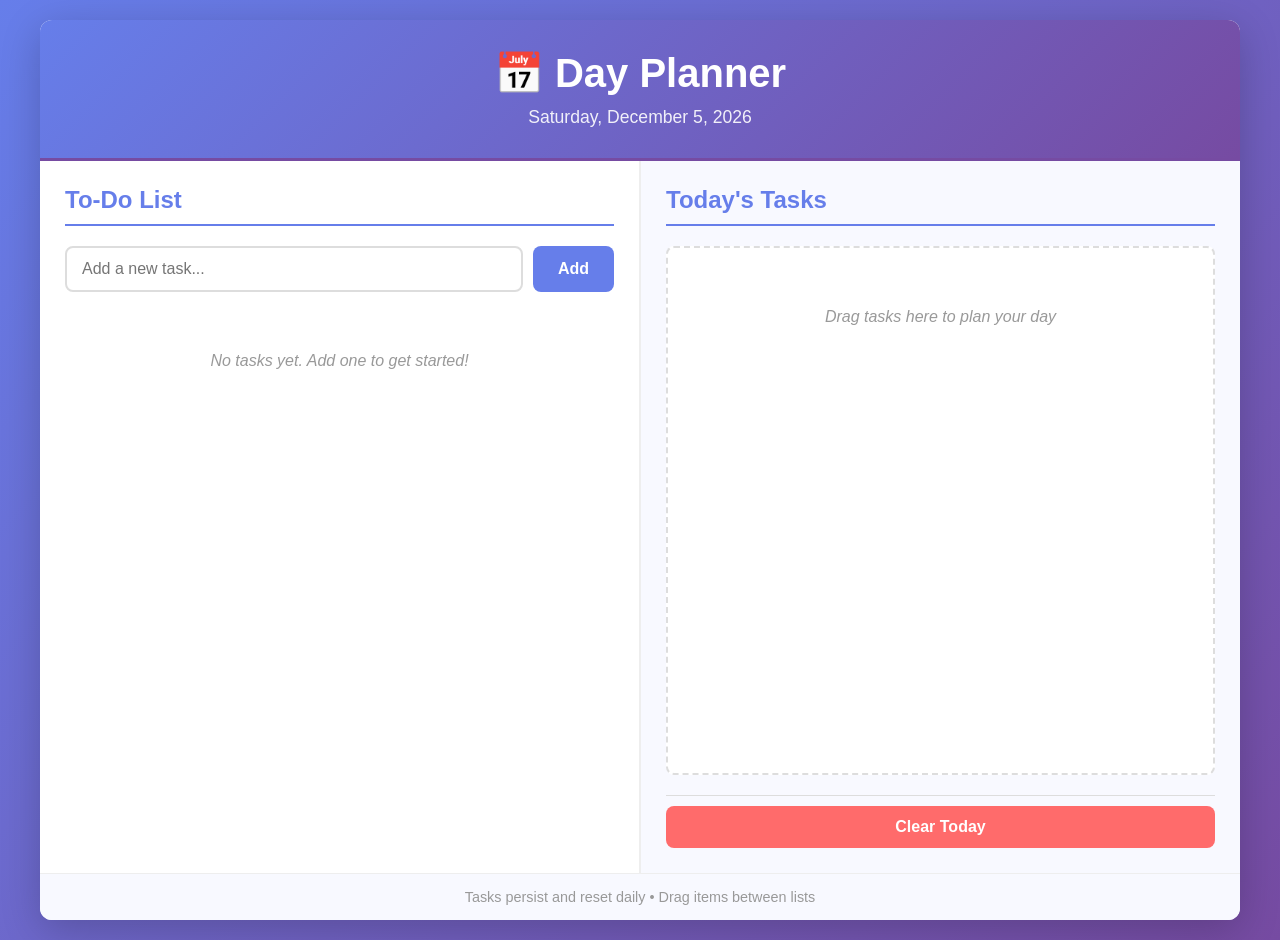
==== index.html @ 1501fe3d "Upload app built by copilot." ====
<!DOCTYPE html>
<html lang="en">
<head>
    <meta charset="UTF-8">
    <meta name="viewport" content="width=device-width, initial-scale=1.0">
    <title>Day Planner</title>
    <link rel="stylesheet" href="style.css">
    <link rel="manifest" href="manifest.json">
    <meta name="theme-color" content="#667eea">
    <meta name="description" content="A simple day planner app to manage your to-do list and daily tasks">
</head>
<body>
    <div class="container">
        <header>
            <h1>📅 Day Planner</h1>
            <p id="currentDate"></p>
        </header>

        <main>
            <div class="content-wrapper">
                <!-- Left Panel: To-Do Checklist -->
                <section class="panel left-panel">
                    <h2>To-Do List</h2>
                    <div class="input-group">
                        <input 
                            type="text" 
                            id="taskInput" 
                            placeholder="Add a new task..."
                            autocomplete="off"
                        >
                        <button id="addTaskBtn">Add</button>
                    </div>
                    <ul id="taskList" class="task-list"></ul>
                </section>

                <!-- Right Panel: Today's Tasks -->
                <section class="panel right-panel">
                    <h2>Today's Tasks</h2>
                    <ul id="todayTasks" class="today-tasks-container" data-type="today"></ul>
                    <div class="actions">
                        <button id="clearTodayBtn" class="btn-danger">Clear Today</button>
                    </div>
                </section>
            </div>
        </main>

        <footer>
            <p>Tasks persist and reset daily • Drag items between lists</p>
        </footer>
    </div>

    <script src="script.js"></script>
    <script>
        // Register Service Worker for offline support
        if ('serviceWorker' in navigator) {
            navigator.serviceWorker.register('service-worker.js').then((registration) => {
                console.log('Service Worker registered successfully:', registration);
            }).catch((error) => {
                console.log('Service Worker registration failed:', error);
            });
        }
    </script>
</body>
</html>
---- style.css ----
* {
    margin: 0;
    padding: 0;
    box-sizing: border-box;
}

body {
    font-family: 'Segoe UI', Tahoma, Geneva, Verdana, sans-serif;
    background: linear-gradient(135deg, #667eea 0%, #764ba2 100%);
    min-height: 100vh;
    padding: 20px;
    color: #333;
}

.container {
    max-width: 1200px;
    margin: 0 auto;
    background: white;
    border-radius: 12px;
    box-shadow: 0 10px 40px rgba(0, 0, 0, 0.2);
    overflow: hidden;
    display: flex;
    flex-direction: column;
    height: 100vh;
}

header {
    background: linear-gradient(135deg, #667eea 0%, #764ba2 100%);
    color: white;
    padding: 30px 20px;
    text-align: center;
    border-bottom: 3px solid #764ba2;
}

header h1 {
    font-size: 2.5em;
    margin-bottom: 10px;
}

header p {
    font-size: 1.1em;
    opacity: 0.9;
}

main {
    flex: 1;
    overflow: hidden;
    display: flex;
}

.content-wrapper {
    display: flex;
    width: 100%;
    height: 100%;
    gap: 0;
}

.panel {
    flex: 1;
    padding: 25px;
    overflow-y: auto;
    border-right: 2px solid #eee;
    display: flex;
    flex-direction: column;
}

.left-panel {
    border-right: 2px solid #eee;
}

.right-panel {
    border-right: none;
    background: #f8f9ff;
}

.panel h2 {
    color: #667eea;
    margin-bottom: 20px;
    font-size: 1.5em;
    border-bottom: 2px solid #667eea;
    padding-bottom: 10px;
}

.input-group {
    display: flex;
    gap: 10px;
    margin-bottom: 20px;
}

#taskInput {
    flex: 1;
    padding: 12px 15px;
    border: 2px solid #ddd;
    border-radius: 8px;
    font-size: 1em;
    transition: border-color 0.3s;
}

#taskInput:focus {
    outline: none;
    border-color: #667eea;
}

#addTaskBtn {
    padding: 12px 25px;
    background: #667eea;
    color: white;
    border: none;
    border-radius: 8px;
    cursor: pointer;
    font-size: 1em;
    font-weight: 600;
    transition: background 0.3s;
}

#addTaskBtn:hover {
    background: #764ba2;
}

.task-list {
    list-style: none;
    flex: 1;
}

.task-item {
    background: white;
    padding: 15px;
    margin-bottom: 10px;
    border-radius: 8px;
    border-left: 4px solid #667eea;
    display: flex;
    align-items: center;
    gap: 12px;
    cursor: grab;
    transition: all 0.3s;
    user-select: none;
    box-shadow: 0 2px 6px rgba(0, 0, 0, 0.08);
}

.task-item:active {
    cursor: grabbing;
}

.task-item:hover {
    box-shadow: 0 4px 12px rgba(102, 126, 234, 0.2);
    transform: translateY(-2px);
}

.task-item.dragging {
    opacity: 0.5;
    background: #f0f0f0;
}

.task-item.completed {
    opacity: 0.6;
    background: #f0f0f0;
}

.task-item.completed .task-text {
    text-decoration: line-through;
    color: #999;
}

.task-item input[type="checkbox"] {
    width: 20px;
    height: 20px;
    cursor: pointer;
    accent-color: #667eea;
}

.task-text {
    flex: 1;
    font-size: 1em;
    color: #333;
    word-break: break-word;
}

.task-delete {
    background: #ff6b6b;
    color: white;
    border: none;
    padding: 6px 12px;
    border-radius: 5px;
    cursor: pointer;
    font-size: 0.85em;
    transition: background 0.3s;
}

.task-delete:hover {
    background: #ee5a52;
}

.today-tasks-container {
    list-style: none;
    flex: 1;
    background: white;
    border: 2px dashed #ddd;
    border-radius: 8px;
    padding: 20px;
    margin-bottom: 20px;
    min-height: 300px;
    transition: all 0.3s;
    display: flex;
    flex-direction: column;
    gap: 10px;
    overflow-y: auto;
}

.today-tasks-container.drag-over {
    background: #e8e9ff;
    border-color: #667eea;
    box-shadow: inset 0 0 10px rgba(102, 126, 234, 0.1);
}

.empty-state {
    color: #999;
    text-align: center;
    padding: 40px 20px;
    font-style: italic;
}

.today-task-item {
    background: #fff3cd;
    padding: 12px;
    border-radius: 8px;
    border-left: 4px solid #ffc107;
    display: flex;
    align-items: center;
    gap: 12px;
    box-shadow: 0 2px 6px rgba(0, 0, 0, 0.08);
    animation: slideIn 0.3s ease;
    cursor: grab;
    user-select: none;
    transition: all 0.3s;
    list-style: none;
}

.today-task-item:active {
    cursor: grabbing;
}

.today-task-item:hover {
    box-shadow: 0 4px 12px rgba(255, 193, 7, 0.2);
    transform: translateY(-2px);
}

.today-task-item.dragging {
    opacity: 0.5;
    background: #f0f0f0;
}

.today-task-item.completed {
    opacity: 0.6;
    background: #f0f0f0;
}

.today-task-item.completed .task-text {
    text-decoration: line-through;
    color: #999;
}

@keyframes slideIn {
    from {
        opacity: 0;
        transform: translateY(-10px);
    }
    to {
        opacity: 1;
        transform: translateY(0);
    }
}

.today-task-item input[type="checkbox"] {
    width: 18px;
    height: 18px;
    cursor: pointer;
    accent-color: #667eea;
}

.today-task-item .task-text {
    flex: 1;
    font-size: 0.95em;
}

.today-task-item .task-delete {
    padding: 4px 10px;
    font-size: 0.8em;
}

.actions {
    padding-top: 10px;
    border-top: 1px solid #ddd;
}

.btn-danger {
    width: 100%;
    padding: 12px;
    background: #ff6b6b;
    color: white;
    border: none;
    border-radius: 8px;
    cursor: pointer;
    font-size: 1em;
    font-weight: 600;
    transition: background 0.3s;
}

.btn-danger:hover {
    background: #ee5a52;
}

footer {
    background: #f8f9ff;
    padding: 15px 20px;
    text-align: center;
    color: #999;
    font-size: 0.9em;
    border-top: 1px solid #eee;
}

/* Scrollbar styling */
::-webkit-scrollbar {
    width: 8px;
}

::-webkit-scrollbar-track {
    background: #f1f1f1;
}

::-webkit-scrollbar-thumb {
    background: #888;
    border-radius: 4px;
}

::-webkit-scrollbar-thumb:hover {
    background: #555;
}

/* Responsive Design */
@media (max-width: 768px) {
    .content-wrapper {
        flex-direction: column;
    }

    .panel {
        border-right: none;
        border-bottom: 2px solid #eee;
    }

    .right-panel {
        border-bottom: none;
    }

    header h1 {
        font-size: 1.8em;
    }

    .container {
        height: auto;
    }

    main {
        min-height: 600px;
    }
}
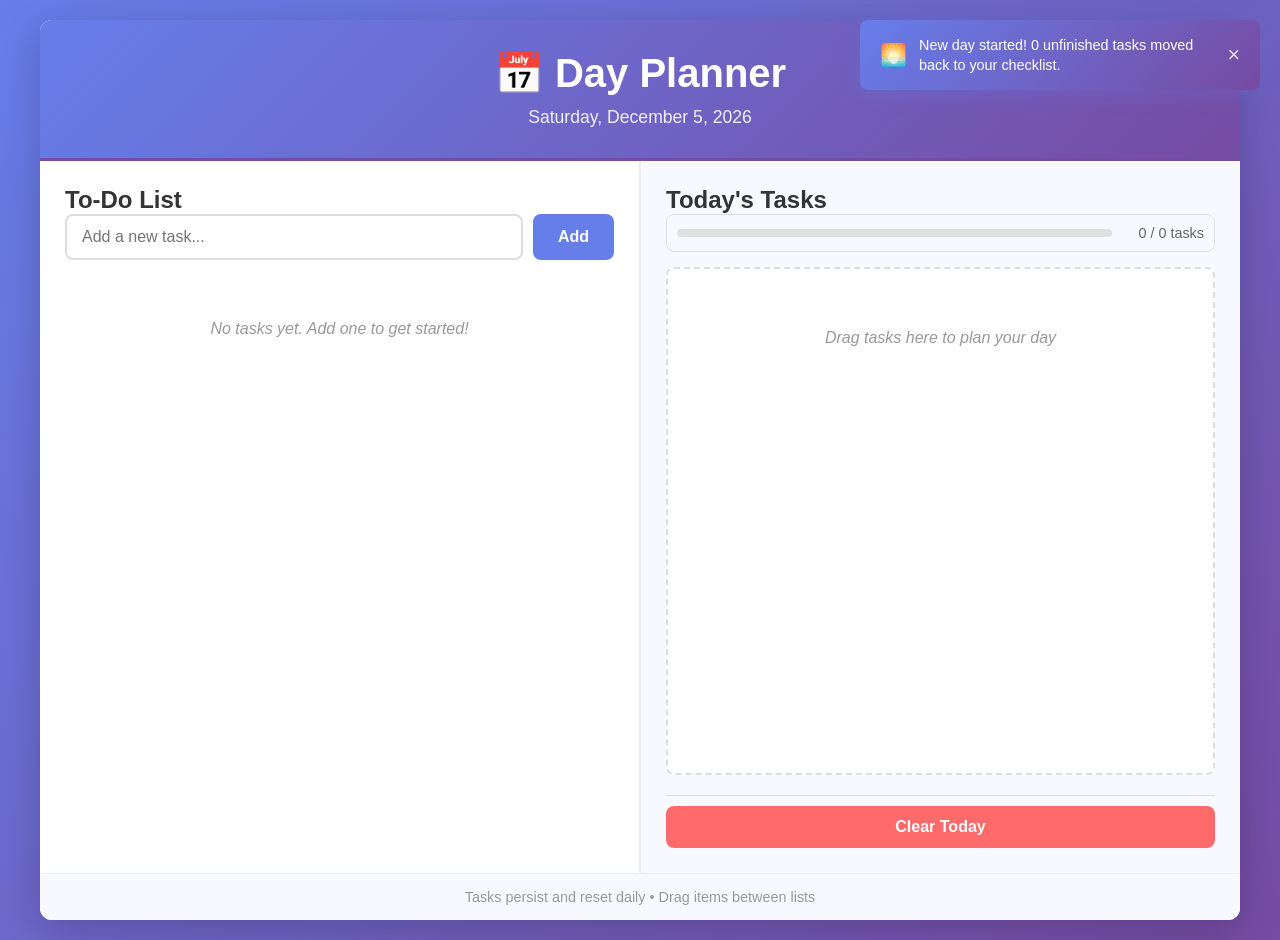
==== commit 6c1920a7: "Fix deleting issues and add progress bar." ====
--- a/index.html
+++ b/index.html
@@ -36,6 +36,12 @@
                 <!-- Right Panel: Today's Tasks -->
                 <section class="panel right-panel">
                     <h2>Today's Tasks</h2>
+                    <div class="progress-container">
+                        <div class="progress-bar">
+                            <div class="progress-fill" id="progressFill"></div>
+                        </div>
+                        <span class="progress-text" id="progressText">0 / 0 tasks</span>
+                    </div>
                     <ul id="todayTasks" class="today-tasks-container" data-type="today"></ul>
                     <div class="actions">
                         <button id="clearTodayBtn" class="btn-danger">Clear Today</button>
--- a/style.css
+++ b/style.css
@@ -73,12 +73,57 @@
     background: #f8f9ff;
 }
 
-.panel h2 {
-    color: #667eea;
-    margin-bottom: 20px;
-    font-size: 1.5em;
-    border-bottom: 2px solid #667eea;
-    padding-bottom: 10px;
+.progress-container {
+    display: flex;
+    align-items: center;
+    gap: 12px;
+    margin-bottom: 15px;
+    padding: 10px;
+    background: #f8f9ff;
+    border-radius: 8px;
+    border: 1px solid #e0e0e0;
+}
+
+.progress-bar {
+    flex: 1;
+    height: 8px;
+    background: #e0e0e0;
+    border-radius: 4px;
+    overflow: hidden;
+    position: relative;
+}
+
+.progress-fill {
+    height: 100%;
+    background: linear-gradient(90deg, #667eea 0%, #764ba2 100%);
+    border-radius: 4px;
+    width: 0%;
+    transition: width 0.3s ease;
+    position: relative;
+}
+
+.progress-fill::after {
+    content: '';
+    position: absolute;
+    top: 0;
+    left: 0;
+    right: 0;
+    bottom: 0;
+    background: linear-gradient(90deg, rgba(255,255,255,0.2) 0%, transparent 50%, rgba(255,255,255,0.2) 100%);
+    animation: progress-shine 2s infinite;
+}
+
+@keyframes progress-shine {
+    0% { transform: translateX(-100%); }
+    100% { transform: translateX(100%); }
+}
+
+.progress-text {
+    font-size: 0.9em;
+    color: #666;
+    font-weight: 500;
+    min-width: 80px;
+    text-align: right;
 }
 
 .input-group {
@@ -259,15 +304,15 @@
     color: #999;
 }
 
-@keyframes slideIn {
-    from {
-        opacity: 0;
-        transform: translateY(-10px);
-    }
-    to {
-        opacity: 1;
-        transform: translateY(0);
-    }
+.today-task-item .task-delete {
+    background: #4a90e2;
+    padding: 4px 8px;
+    font-size: 1em;
+    min-width: 30px;
+}
+
+.today-task-item .task-delete:hover {
+    background: #357abd;
 }
 
 .today-task-item input[type="checkbox"] {
@@ -318,48 +363,99 @@
     border-top: 1px solid #eee;
 }
 
-/* Scrollbar styling */
-::-webkit-scrollbar {
-    width: 8px;
-}
-
-::-webkit-scrollbar-track {
-    background: #f1f1f1;
-}
-
-::-webkit-scrollbar-thumb {
-    background: #888;
-    border-radius: 4px;
-}
-
-::-webkit-scrollbar-thumb:hover {
-    background: #555;
+/* Reset Notification */
+.reset-notification {
+    position: fixed;
+    top: 20px;
+    right: 20px;
+    z-index: 1000;
+    animation: slideInFromRight 0.5s ease-out;
+}
+
+@keyframes slideInFromRight {
+    from {
+        transform: translateX(100%);
+        opacity: 0;
+    }
+    to {
+        transform: translateX(0);
+        opacity: 1;
+    }
+}
+
+.notification-content {
+    background: linear-gradient(135deg, #667eea 0%, #764ba2 100%);
+    color: white;
+    padding: 15px 20px;
+    border-radius: 8px;
+    box-shadow: 0 4px 20px rgba(102, 126, 234, 0.3);
+    display: flex;
+    align-items: center;
+    gap: 12px;
+    max-width: 400px;
+    font-size: 0.9em;
+}
+
+.notification-icon {
+    font-size: 1.5em;
+}
+
+.notification-text {
+    flex: 1;
+    line-height: 1.4;
+}
+
+.notification-close {
+    background: none;
+    border: none;
+    color: white;
+    font-size: 1.5em;
+    cursor: pointer;
+    padding: 0;
+    opacity: 0.8;
+    transition: opacity 0.3s;
+}
+
+.notification-close:hover {
+    opacity: 1;
+}
+
+/* Mobile notification */
+@media (max-width: 768px) {
+    .reset-notification {
+        top: 10px;
+        right: 10px;
+        left: 10px;
+    }
+
+    .notification-content {
+        padding: 12px 15px;
+        font-size: 0.85em;
+    }
 }
 
 /* Responsive Design */
 @media (max-width: 768px) {
-    .content-wrapper {
-        flex-direction: column;
-    }
-
-    .panel {
-        border-right: none;
-        border-bottom: 2px solid #eee;
-    }
-
-    .right-panel {
-        border-bottom: none;
+    .container {
+        height: auto;
+    }
+
+    main {
+        min-height: 600px;
     }
 
     header h1 {
         font-size: 1.8em;
     }
 
-    .container {
-        height: auto;
-    }
-
-    main {
-        min-height: 600px;
-    }
-}
+    .progress-container {
+        flex-direction: column;
+        align-items: stretch;
+        gap: 8px;
+    }
+
+    .progress-text {
+        text-align: center;
+        font-size: 0.85em;
+    }
+}
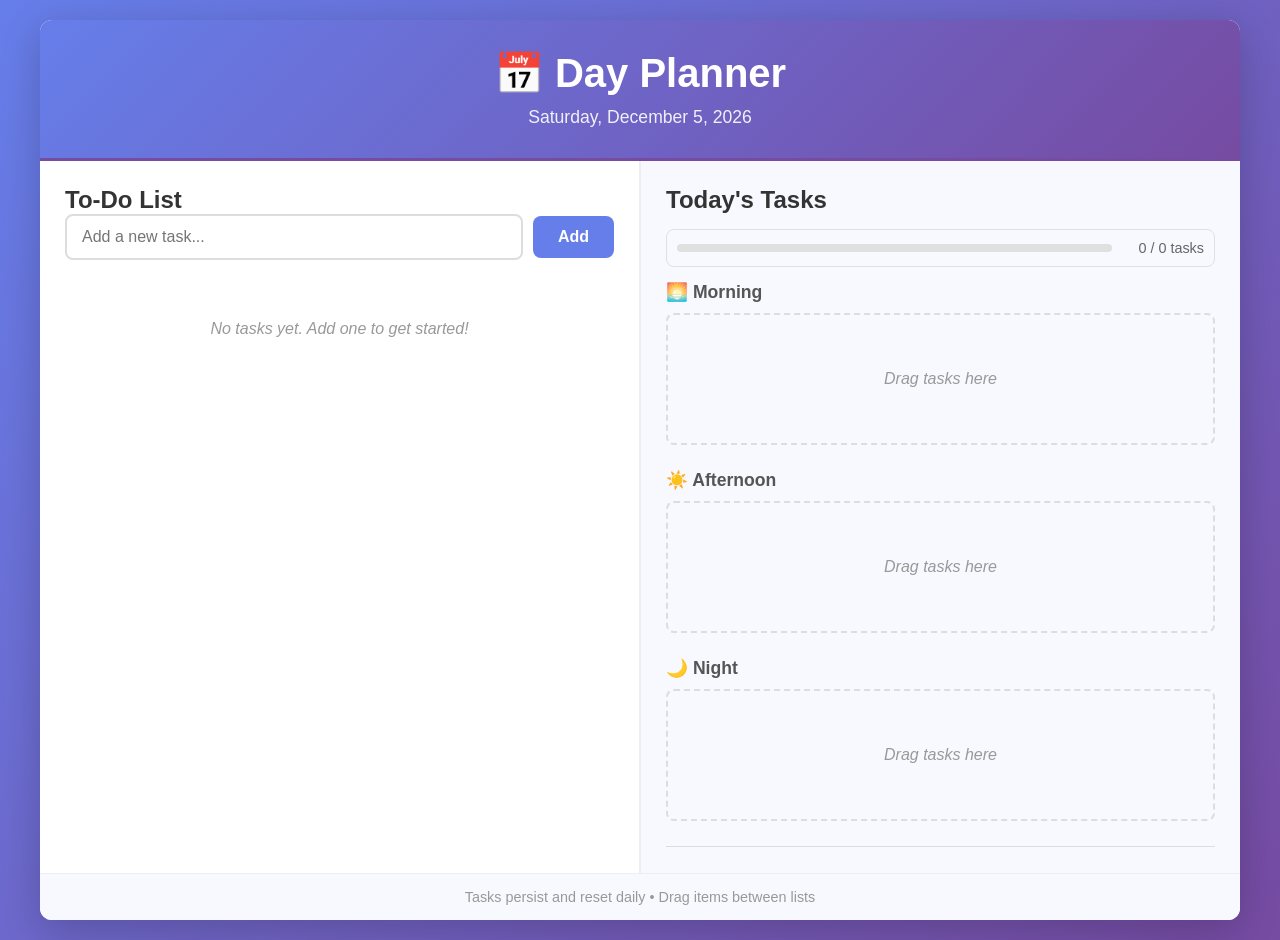
==== commit 7a1427e9: "Add morning, afternoon, night feature" ====
--- a/index.html
+++ b/index.html
@@ -28,6 +28,11 @@
                             placeholder="Add a new task..."
                             autocomplete="off"
                         >
+                        <!-- <input
+                            type="date"
+                            id="deadlineInput"
+                            title="Set deadline (optional)"
+                        > -->
                         <button id="addTaskBtn">Add</button>
                     </div>
                     <ul id="taskList" class="task-list"></ul>
@@ -42,9 +47,29 @@
                         </div>
                         <span class="progress-text" id="progressText">0 / 0 tasks</span>
                     </div>
-                    <ul id="todayTasks" class="today-tasks-container" data-type="today"></ul>
-                    <div class="actions">
-                        <button id="clearTodayBtn" class="btn-danger">Clear Today</button>
+                    
+                    <div class="panel-content">
+                        <!-- Morning Tasks -->
+                        <div class="time-section">
+                            <h3>🌅 Morning</h3>
+                            <ul id="morningTasks" class="today-tasks-container time-tasks-container" data-type="morning"></ul>
+                        </div>
+                        
+                        <!-- Afternoon Tasks -->
+                        <div class="time-section">
+                            <h3>☀️ Afternoon</h3>
+                            <ul id="afternoonTasks" class="today-tasks-container time-tasks-container" data-type="afternoon"></ul>
+                        </div>
+                        
+                        <!-- Night Tasks -->
+                        <div class="time-section">
+                            <h3>🌙 Night</h3>
+                            <ul id="nightTasks" class="today-tasks-container time-tasks-container" data-type="night"></ul>
+                        </div>
+                        
+                        <div class="actions">
+                            <button id="clearTodayBtn" class="btn-danger">Clear Today</button>
+                        </div>
                     </div>
                 </section>
             </div>
--- a/style.css
+++ b/style.css
@@ -53,15 +53,20 @@
     width: 100%;
     height: 100%;
     gap: 0;
+    flex-wrap: wrap;
 }
 
 .panel {
     flex: 1;
     padding: 25px;
+    border-right: 2px solid #eee;
+    display: flex;
+    flex-direction: column;
+}
+
+.left-panel {
+    border-right: 2px solid #eee;
     overflow-y: auto;
-    border-right: 2px solid #eee;
-    display: flex;
-    flex-direction: column;
 }
 
 .left-panel {
@@ -71,6 +76,58 @@
 .right-panel {
     border-right: none;
     background: #f8f9ff;
+    display: flex;
+    flex-direction: column;
+    height: 100%;
+}
+
+.right-panel h2 {
+    flex-shrink: 0;
+    margin-bottom: 15px;
+}
+
+.right-panel .progress-container {
+    flex-shrink: 0;
+    margin-bottom: 15px;
+}
+
+.right-panel .panel-content {
+    flex: 1;
+    overflow-y: auto;
+    min-height: 0;
+    height: 500px; /* Fixed height to ensure scrolling */
+}
+
+/* Responsive layout - stack panels vertically on smaller screens */
+@media (max-width: 768px) {
+    .content-wrapper {
+        flex-direction: column;
+    }
+    
+    .panel {
+        flex: 1;
+        min-height: 50vh;
+        border-right: none;
+        border-bottom: 2px solid #eee;
+    }
+    
+    .right-panel {
+        border-bottom: none;
+    }
+    
+    /* Ensure progress bar is always visible on mobile */
+    .progress-container {
+        margin-bottom: 20px;
+        margin-top: 10px;
+        display: flex !important;
+        visibility: visible !important;
+    }
+    
+    .progress-bar {
+        display: block !important;
+        visibility: visible !important;
+        min-width: 100px; /* Ensure minimum width */
+    }
 }
 
 .progress-container {
@@ -95,27 +152,31 @@
 
 .progress-fill {
     height: 100%;
-    background: linear-gradient(90deg, #667eea 0%, #764ba2 100%);
+    background: linear-gradient(90deg, #4CAF50 0%, #45a049 100%);
     border-radius: 4px;
     width: 0%;
     transition: width 0.3s ease;
     position: relative;
-}
-
-.progress-fill::after {
-    content: '';
-    position: absolute;
-    top: 0;
-    left: 0;
-    right: 0;
-    bottom: 0;
-    background: linear-gradient(90deg, rgba(255,255,255,0.2) 0%, transparent 50%, rgba(255,255,255,0.2) 100%);
-    animation: progress-shine 2s infinite;
-}
-
-@keyframes progress-shine {
-    0% { transform: translateX(-100%); }
-    100% { transform: translateX(100%); }
+    z-index: 1;
+}
+
+.progress-fill.slide {
+    animation: progress-slide 0.8s ease-out;
+}
+
+@keyframes progress-slide {
+    0% { 
+        background: linear-gradient(90deg, #4CAF50 0%, #45a049 100%);
+        box-shadow: none;
+    }
+    50% { 
+        background: linear-gradient(90deg, #66BB6A 0%, #4CAF50 100%);
+        box-shadow: 0 0 15px rgba(76, 175, 80, 0.7);
+    }
+    100% { 
+        background: linear-gradient(90deg, #4CAF50 0%, #45a049 100%);
+        box-shadow: none;
+    }
 }
 
 .progress-text {
@@ -130,6 +191,7 @@
     display: flex;
     gap: 10px;
     margin-bottom: 20px;
+    align-items: center;
 }
 
 #taskInput {
@@ -141,7 +203,16 @@
     transition: border-color 0.3s;
 }
 
-#taskInput:focus {
+#deadlineInput {
+    padding: 12px 15px;
+    border: 2px solid #ddd;
+    border-radius: 8px;
+    font-size: 1em;
+    transition: border-color 0.3s;
+    min-width: 150px;
+}
+
+#taskInput:focus, #deadlineInput:focus {
     outline: none;
     border-color: #667eea;
 }
@@ -165,6 +236,11 @@
 .task-list {
     list-style: none;
     flex: 1;
+}
+
+.task-list.drag-over {
+    background: rgba(102, 126, 234, 0.05);
+    border: 2px dashed #667eea;
 }
 
 .task-item {
@@ -201,9 +277,24 @@
     background: #f0f0f0;
 }
 
-.task-item.completed .task-text {
-    text-decoration: line-through;
-    color: #999;
+.task-item.due-soon {
+    border-left-color: #ff9800;
+    background: linear-gradient(135deg, #fff3cd 0%, #ffeaa7 100%);
+}
+
+.task-item.overdue {
+    border-left-color: #f44336;
+    background: linear-gradient(135deg, #ffebee 0%, #ffcdd2 100%);
+}
+
+.today-task-item.due-soon {
+    border-left-color: #ff9800;
+    background: linear-gradient(135deg, #fff3cd 0%, #ffeaa7 100%);
+}
+
+.today-task-item.overdue {
+    border-left-color: #f44336;
+    background: linear-gradient(135deg, #ffebee 0%, #ffcdd2 100%);
 }
 
 .task-item input[type="checkbox"] {
@@ -235,6 +326,22 @@
     background: #ee5a52;
 }
 
+.task-edit {
+    background: #28a745;
+    color: white;
+    border: none;
+    padding: 6px 12px;
+    border-radius: 5px;
+    cursor: pointer;
+    font-size: 0.85em;
+    transition: background 0.3s;
+    margin-right: 5px;
+}
+
+.task-edit:hover {
+    background: #218838;
+}
+
 .today-tasks-container {
     list-style: none;
     flex: 1;
@@ -251,7 +358,30 @@
     overflow-y: auto;
 }
 
-.today-tasks-container.drag-over {
+.time-section {
+    margin-bottom: 25px;
+}
+
+.time-section h3 {
+    margin: 0 0 10px 0;
+    color: #555;
+    font-size: 1.1em;
+    font-weight: 600;
+}
+
+.time-tasks-container {
+    background: #f8f9ff;
+    border: 2px dashed #ddd;
+    border-radius: 8px;
+    padding: 15px;
+    min-height: 80px;
+    transition: all 0.3s;
+    display: flex;
+    flex-direction: column;
+    gap: 8px;
+}
+
+.time-tasks-container.drag-over {
     background: #e8e9ff;
     border-color: #667eea;
     box-shadow: inset 0 0 10px rgba(102, 126, 234, 0.1);
@@ -313,6 +443,17 @@
 
 .today-task-item .task-delete:hover {
     background: #357abd;
+}
+
+.today-task-item .task-edit {
+    background: #28a745;
+    padding: 4px 8px;
+    font-size: 0.8em;
+    margin-right: 5px;
+}
+
+.today-task-item .task-edit:hover {
+    background: #218838;
 }
 
 .today-task-item input[type="checkbox"] {
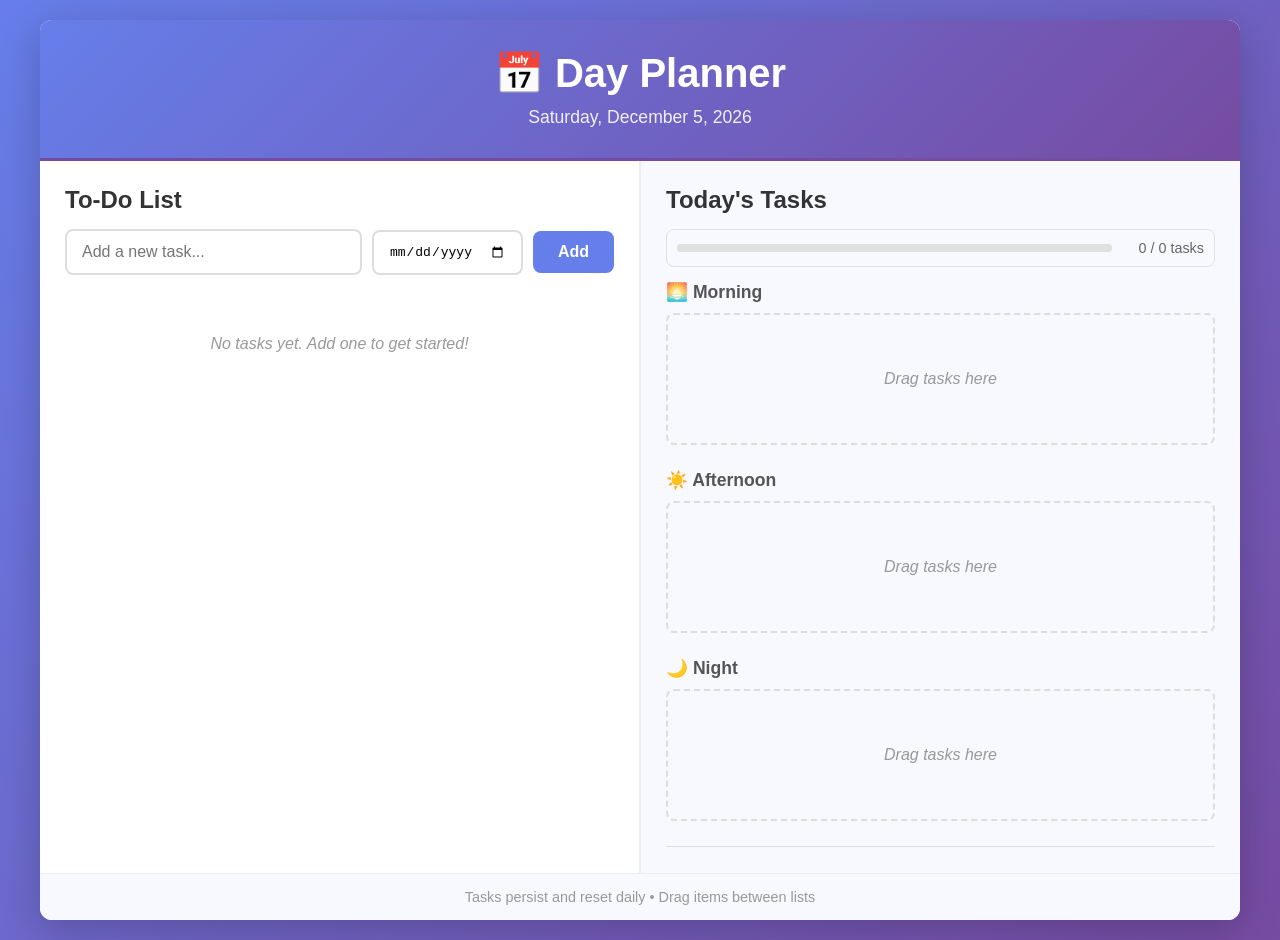
==== commit 8d851779: "Add deadline feature" ====
--- a/index.html
+++ b/index.html
@@ -28,11 +28,11 @@
                             placeholder="Add a new task..."
                             autocomplete="off"
                         >
-                        <!-- <input
+                        <input
                             type="date"
                             id="deadlineInput"
                             title="Set deadline (optional)"
-                        > -->
+                        >
                         <button id="addTaskBtn">Add</button>
                     </div>
                     <ul id="taskList" class="task-list"></ul>
--- a/style.css
+++ b/style.css
@@ -66,7 +66,25 @@
 
 .left-panel {
     border-right: 2px solid #eee;
+    display: flex;
+    flex-direction: column;
+    height: 100%;
+}
+
+.left-panel h2 {
+    flex-shrink: 0;
+    margin-bottom: 15px;
+}
+
+.left-panel .input-group {
+    flex-shrink: 0;
+    margin-bottom: 20px;
+}
+
+.left-panel .task-list {
+    flex: 1;
     overflow-y: auto;
+    min-height: 0;
 }
 
 .left-panel {
@@ -179,6 +197,21 @@
     }
 }
 
+@keyframes urgent-pulse {
+    0%, 100% { opacity: 1; }
+    50% { opacity: 0.7; }
+}
+
+@keyframes pulse {
+    0%, 100% { opacity: 1; }
+    50% { opacity: 0.8; }
+}
+
+@keyframes gentle-pulse {
+    0%, 100% { opacity: 1; }
+    50% { opacity: 0.9; }
+}
+
 .progress-text {
     font-size: 0.9em;
     color: #666;
@@ -277,14 +310,55 @@
     background: #f0f0f0;
 }
 
+.task-item.overdue {
+    border-left-color: #d32f2f;
+    background: linear-gradient(135deg, #ffebee 0%, #ffcdd2 100%);
+    animation: urgent-pulse 2s infinite;
+}
+
+.task-item.due-today {
+    border-left-color: #f44336;
+    background: linear-gradient(135deg, #ffebee 0%, #ffcdd2 100%);
+    animation: pulse 1.5s infinite;
+}
+
+.task-item.due-tomorrow {
+    border-left-color: #ff5722;
+    background: linear-gradient(135deg, #fff3e0 0%, #ffe0b2 100%);
+    animation: gentle-pulse 2s infinite;
+}
+
 .task-item.due-soon {
     border-left-color: #ff9800;
     background: linear-gradient(135deg, #fff3cd 0%, #ffeaa7 100%);
 }
 
-.task-item.overdue {
+.task-item.due-week {
+    border-left-color: #2196f3;
+    background: linear-gradient(135deg, #e3f2fd 0%, #bbdefb 100%);
+}
+
+.task-item.due-future {
+    border-left-color: #4caf50;
+    background: linear-gradient(135deg, #e8f5e8 0%, #c8e6c9 100%);
+}
+
+.today-task-item.overdue {
+    border-left-color: #d32f2f;
+    background: linear-gradient(135deg, #ffebee 0%, #ffcdd2 100%);
+    animation: urgent-pulse 2s infinite;
+}
+
+.today-task-item.due-today {
     border-left-color: #f44336;
     background: linear-gradient(135deg, #ffebee 0%, #ffcdd2 100%);
+    animation: pulse 1.5s infinite;
+}
+
+.today-task-item.due-tomorrow {
+    border-left-color: #ff5722;
+    background: linear-gradient(135deg, #fff3e0 0%, #ffe0b2 100%);
+    animation: gentle-pulse 2s infinite;
 }
 
 .today-task-item.due-soon {
@@ -292,9 +366,14 @@
     background: linear-gradient(135deg, #fff3cd 0%, #ffeaa7 100%);
 }
 
-.today-task-item.overdue {
-    border-left-color: #f44336;
-    background: linear-gradient(135deg, #ffebee 0%, #ffcdd2 100%);
+.today-task-item.due-week {
+    border-left-color: #2196f3;
+    background: linear-gradient(135deg, #e3f2fd 0%, #bbdefb 100%);
+}
+
+.today-task-item.due-future {
+    border-left-color: #4caf50;
+    background: linear-gradient(135deg, #e8f5e8 0%, #c8e6c9 100%);
 }
 
 .task-item input[type="checkbox"] {
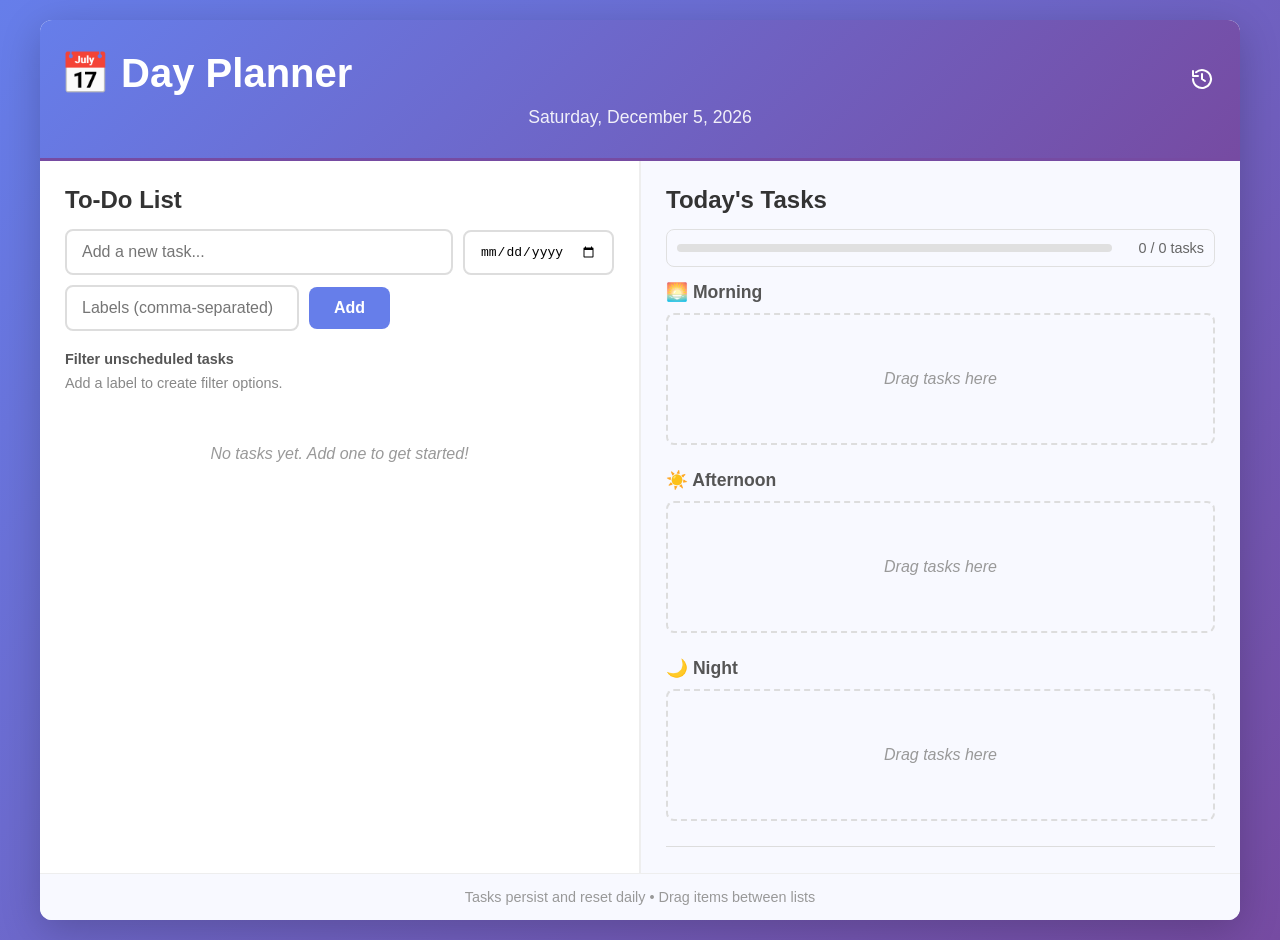
==== commit 19a6222c: "Fix task moving issues and add history, label and filter features" ====
--- a/index.html
+++ b/index.html
@@ -12,7 +12,12 @@
 <body>
     <div class="container">
         <header>
-            <h1>📅 Day Planner</h1>
+            <div class="header-top">
+                <h1>📅 Day Planner</h1>
+                <a class="header-icon-link" href="history.html" aria-label="View task history" title="View task history">
+                    <svg viewBox="0 0 24 24" aria-hidden="true"><path d="M3 12a9 9 0 1 0 3-6.7M3 4v5h5M12 7v5l3 2" /></svg>
+                </a>
+            </div>
             <p id="currentDate"></p>
         </header>
 
@@ -33,7 +38,19 @@
                             id="deadlineInput"
                             title="Set deadline (optional)"
                         >
+                        <input
+                            type="text"
+                            id="labelsInput"
+                            list="labelSuggestions"
+                            placeholder="Labels (comma-separated)"
+                            autocomplete="off"
+                        >
+                        <datalist id="labelSuggestions"></datalist>
                         <button id="addTaskBtn">Add</button>
+                    </div>
+                    <div class="task-filter">
+                        <span id="labelFilterTitle">Filter unscheduled tasks</span>
+                        <div id="labelFilter" class="label-filter-options" role="group" aria-labelledby="labelFilterTitle"></div>
                     </div>
                     <ul id="taskList" class="task-list"></ul>
                 </section>
--- a/style.css
+++ b/style.css
@@ -35,6 +35,48 @@
 header h1 {
     font-size: 2.5em;
     margin-bottom: 10px;
+}
+
+.header-top {
+    display: flex;
+    align-items: center;
+    justify-content: space-between;
+    gap: 16px;
+}
+
+.header-top h1 {
+    margin-bottom: 10px;
+}
+
+.header-icon-link {
+    display: inline-flex;
+    flex: 0 0 auto;
+    align-items: center;
+    justify-content: center;
+    width: 36px;
+    height: 36px;
+    color: inherit;
+    border-radius: 50%;
+}
+
+.header-icon-link:hover,
+.header-icon-link:focus-visible {
+    background: rgba(255, 255, 255, 0.18);
+}
+
+.header-icon-link:focus-visible {
+    outline: 2px solid white;
+    outline-offset: 2px;
+}
+
+.header-icon-link svg {
+    width: 24px;
+    height: 24px;
+    fill: none;
+    stroke: currentColor;
+    stroke-linecap: round;
+    stroke-linejoin: round;
+    stroke-width: 2;
 }
 
 header p {
@@ -222,6 +264,7 @@
 
 .input-group {
     display: flex;
+    flex-wrap: wrap;
     gap: 10px;
     margin-bottom: 20px;
     align-items: center;
@@ -236,7 +279,8 @@
     transition: border-color 0.3s;
 }
 
-#deadlineInput {
+#deadlineInput,
+#labelsInput {
     padding: 12px 15px;
     border: 2px solid #ddd;
     border-radius: 8px;
@@ -245,7 +289,11 @@
     min-width: 150px;
 }
 
-#taskInput:focus, #deadlineInput:focus {
+#labelsInput {
+    min-width: 180px;
+}
+
+#taskInput:focus, #deadlineInput:focus, #labelsInput:focus {
     outline: none;
     border-color: #667eea;
 }
@@ -264,6 +312,41 @@
 
 #addTaskBtn:hover {
     background: #764ba2;
+}
+
+.task-filter {
+    margin-bottom: 14px;
+    color: #555;
+    font-size: 0.9em;
+    font-weight: 600;
+}
+
+.label-filter-options {
+    display: flex;
+    flex-wrap: wrap;
+    gap: 8px 12px;
+    margin-top: 8px;
+}
+
+.label-filter-option {
+    display: inline-flex;
+    align-items: center;
+    gap: 5px;
+    color: #5143a5;
+    font-weight: 500;
+    cursor: pointer;
+}
+
+.label-filter-option input {
+    width: 16px;
+    height: 16px;
+    accent-color: #667eea;
+    cursor: pointer;
+}
+
+.label-filter-empty {
+    color: #888;
+    font-weight: 400;
 }
 
 .task-list {
@@ -306,6 +389,14 @@
 }
 
 .task-item.completed {
+    opacity: 0.7;
+}
+
+.history-date {
+    font-size: 0.95em;
+    color: #888;
+    margin-left: 10px;
+}
     opacity: 0.6;
     background: #f0f0f0;
 }
@@ -384,10 +475,33 @@
 }
 
 .task-text {
-    flex: 1;
+    display: block;
     font-size: 1em;
     color: #333;
     word-break: break-word;
+}
+
+.task-content {
+    flex: 1;
+    min-width: 0;
+}
+
+.task-labels {
+    display: flex;
+    flex-wrap: wrap;
+    gap: 5px;
+    margin-top: 6px;
+}
+
+.task-label {
+    display: inline-block;
+    padding: 2px 7px;
+    border-radius: 999px;
+    background: #e9e7ff;
+    color: #5143a5;
+    font-size: 0.78em;
+    font-weight: 600;
+    line-height: 1.3;
 }
 
 .task-delete {
@@ -543,7 +657,6 @@
 }
 
 .today-task-item .task-text {
-    flex: 1;
     font-size: 0.95em;
 }
 
@@ -572,6 +685,25 @@
 
 .btn-danger:hover {
     background: #ee5a52;
+}
+
+.btn-danger:disabled {
+    background: #d1d5db;
+    cursor: not-allowed;
+}
+
+.history-heading {
+    display: flex;
+    align-items: center;
+    justify-content: space-between;
+    gap: 16px;
+    margin-bottom: 15px;
+}
+
+.history-heading .btn-danger {
+    width: auto;
+    padding: 8px 12px;
+    font-size: 0.9em;
 }
 
 footer {
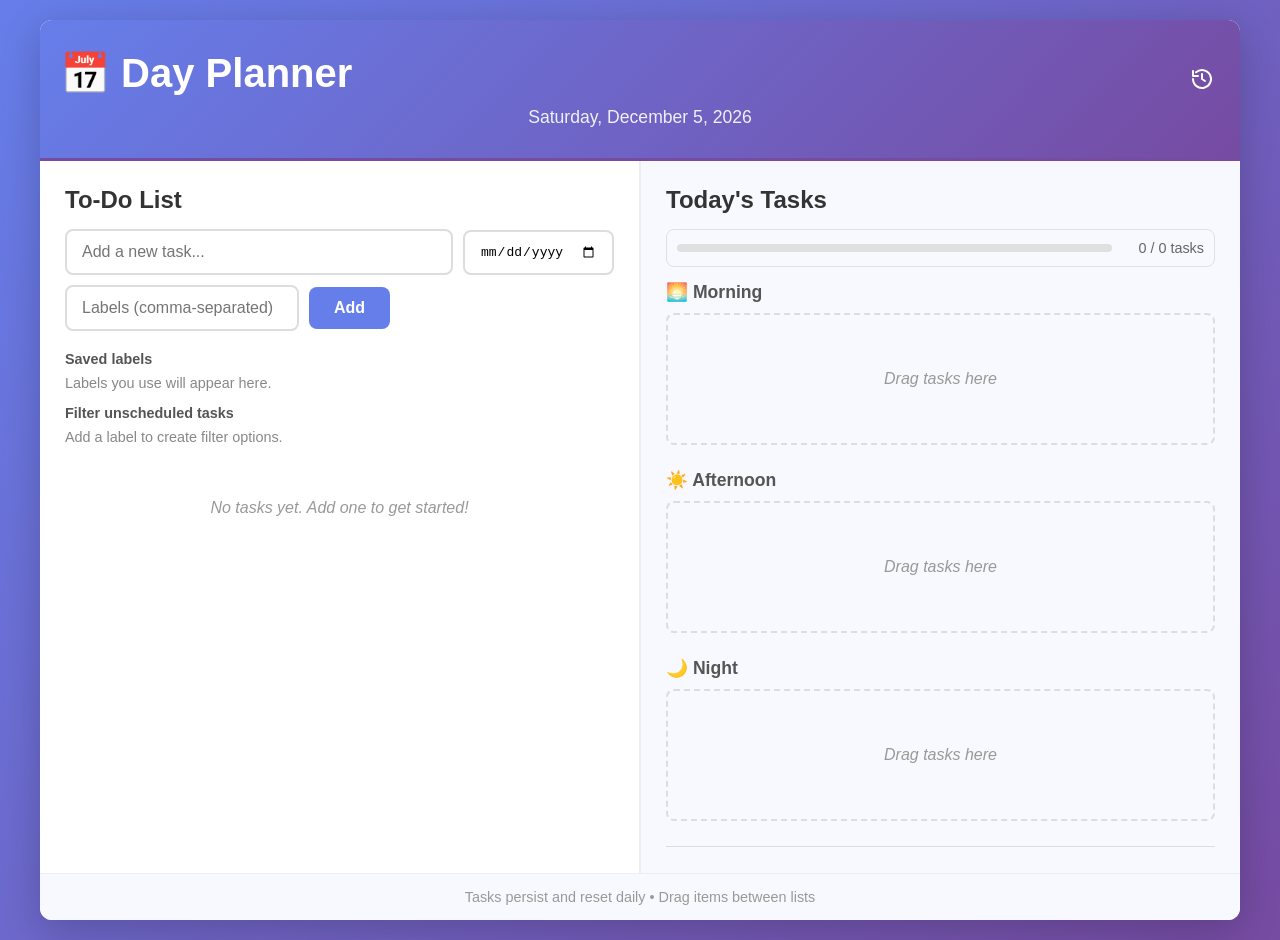
==== commit 951799ac: "Fix label list problem on IOS" ====
--- a/index.html
+++ b/index.html
@@ -47,6 +47,10 @@
                         >
                         <datalist id="labelSuggestions"></datalist>
                         <button id="addTaskBtn">Add</button>
+                    </div>
+                    <div class="saved-label-picker">
+                        <span id="savedLabelPickerTitle">Saved labels</span>
+                        <div id="savedLabelPicker" class="saved-label-options" role="group" aria-labelledby="savedLabelPickerTitle"></div>
                     </div>
                     <div class="task-filter">
                         <span id="labelFilterTitle">Filter unscheduled tasks</span>
--- a/style.css
+++ b/style.css
@@ -321,6 +321,47 @@
     font-weight: 600;
 }
 
+.saved-label-picker {
+    margin-bottom: 14px;
+    color: #555;
+    font-size: 0.9em;
+    font-weight: 600;
+}
+
+.saved-label-options {
+    display: flex;
+    flex-wrap: wrap;
+    gap: 7px;
+    margin-top: 8px;
+}
+
+.saved-label-option {
+    padding: 4px 9px;
+    border: 1px solid #c9c5f2;
+    border-radius: 999px;
+    background: white;
+    color: #5143a5;
+    cursor: pointer;
+    font: inherit;
+    font-weight: 500;
+}
+
+.saved-label-option:hover,
+.saved-label-option.selected {
+    border-color: #667eea;
+    background: #e9e7ff;
+}
+
+.saved-label-option:focus-visible {
+    outline: 2px solid #667eea;
+    outline-offset: 2px;
+}
+
+.saved-label-empty {
+    color: #888;
+    font-weight: 400;
+}
+
 .label-filter-options {
     display: flex;
     flex-wrap: wrap;
